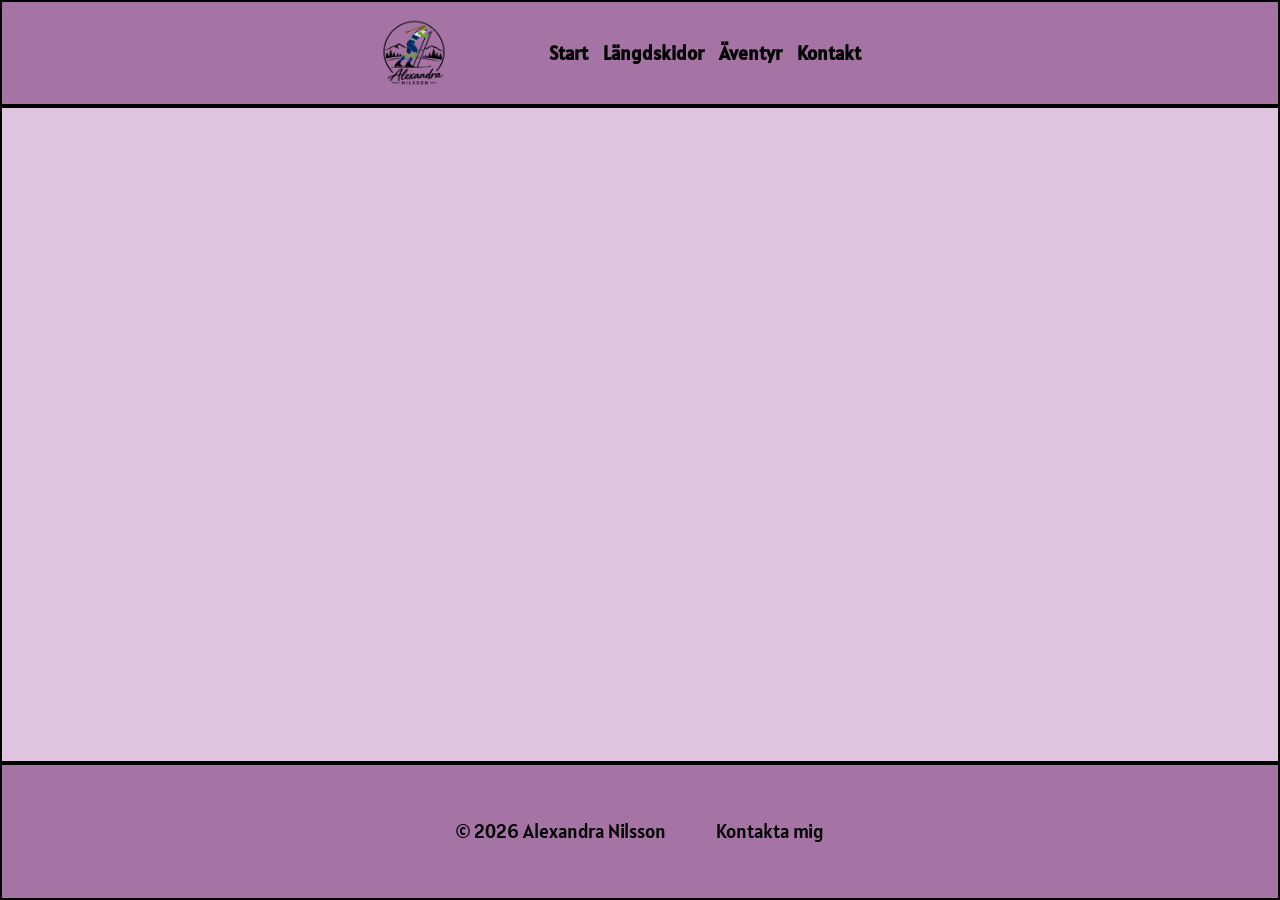
==== aventyr.html @ f6199e73 "Refactor HTML structure and update CSS variables for improved styling consistency" ====
<!DOCTYPE html>
<html lang="sv">
    <head>
        <meta charset="UTF-8">
        <meta name="viewport" content="width=device-width, initial-scale=1.0">
        <title>Alexandras hemsida</title>
        <link href="css/style.css" rel="stylesheet">

        <!-- Google Fonts -->
        <link rel="preconnect" href="https://fonts.googleapis.com">
        <link rel="preconnect" href="https://fonts.gstatic.com" crossorigin>
        <link href="https://fonts.googleapis.com/css2?family=Alatsi&family=Lora:ital,wght@0,400..700;1,400..700&display=swap" rel="stylesheet">
</head>

    <body>
        <div class="page-layout" id="layout">


        <!-- HEADER -->

            <header class="box header">
                <!-- <a class="logo" href="index.html"> -->
                    <img src="images/logotypANsvart.svg" alt="logotyp alexandra">
                <!-- </a> -->
                
                <nav>
                    <ul class="nav-ul">
                        <li><a href="index.html">Start</a></li>
                        <li><a href="hobby.html">Längdskidor</a></li>
                        <li><a href="aventyr.html">Äventyr</a></li>
                        <li><a href="kontakt.html">Kontakt</a></li>
                    </ul>
                    </nav>
            </header>


            
        <!-- MAIN -->
        <main class="box main">



            
        </main>


        <footer class="box footer">
            <p>&copy; 2026 Alexandra Nilsson </p>
            <a href="kontakt.html">Kontakta mig</a>
        </footer>

    </body>
</html>
---- css/style.css ----
/* Gör så att boxarna blir korrekt storlek när man sätter storleken själv (sätts överst för att den inte ska ärvas) */
* {
    box-sizing: border-box;
}

:root{
    --bg-primary: #dfc4df; /* ljuslila */
    --accent-color: #a574a5; /* mörklila */
}

/* ==================
  STORA GRUPPERINGAR
===================== */

/* Generellt för hela sidan */
body {
    background-color: var(--bg-primary);
    color: #000000;
    font-family: 'Lora', serif;
    font-size: 1.2rem;
    line-height: 1.5;
    margin: 0;
    padding: 0; 
}

/* strukturerar huvudinnehållet (Head/Main/Footer) */
.page-layout {
    display: flex;
    flex-direction: column;
    /* gör att innehållet täcker hela höjden */
    min-height: 100vh;
}

/* headern i liten skärm */
.header {
    display: flex;
    font-weight: 600;
    flex-direction: column;
    background-color: var(--accent-color);
    color: rgb(12, 0, 0);
    padding: 1rem;
    text-align: center;
    align-items: center;
}


/* strukturerar huvudinnehållet. Skapar flex för liten skärm */
.main {
    display: flex;
    flex-direction: column;
    background-color: var(--bg-primary);
    /* Låter main-elementet vara det som tar upp överblivet utrymme */
    flex: 1;
}

#contact-main {
    display: flex;
    justify-items: center;
    align-items: center;
    text-align: center;
    padding: 0 0.4rem;
}

.footer {
    background-color: var(--accent-color);
    color: black;
    width: 100%;
    display: flex;
    justify-content: center;
    gap: 20px;
    padding: 2rem;
}

.box {
    /* TA BORT NÄR INNEHÅLLET ÄR LITE MER PÅ PLATS */
    border: 2px solid black;
    min-height: 80px;
}


/* ==================
  CLASSES / IDs
===================== */

.section {
  text-align: center;
  text-wrap: wrap;
  border-bottom: 2px solid #9CA695;
  padding: 1rem;
}

/* tar bort linjen under hero-bilden och gör att headern under den hamnar närmare */
#hero {
    border: none;
    padding-bottom: 0;
}

.card-grid {
    display: flex;
    flex-direction: column;
    grid-template-columns: repeat(auto-fit, minmax(200px, 1fr));
    gap: 1rem;
}

header a {
    color: black;
    text-decoration: none;
    font-family: Alatsi, sans-serif;
}



/* ===== CARDS ======= */

.card {
    display: flex;
    flex-direction: column;
    background-color: var(--accent-color);
    border: 1px solid black;
    border-radius: 10px;
    overflow: hidden;
    margin: 1rem;
}

.card img {
    width: 100%;
    object-fit: cover;
    display: block;
}

.card-body {
    display: flex;
    flex-direction: column;
    gap: 1rem;
    padding: 1rem;
    flex-grow: 1;
}

.card-body h3 {
    font-size: 1.2rem;
    color:black;
    font-family: Alatsi, sans-serif;
}

.card-body p {
    font-size: 0.9rem;
    line-height: 1.4;
    color: black;
}

.card-body .button {
    margin-top: auto;
    align-self: flex-start;
    padding: 0.4rem 0.8rem;
    background-color: blueviolet;
    color: black;
    text-decoration: none;
    border-radius: 10px;
}

/* Nav-listan i headern */
.nav-ul {
    /* tar bort prickarna på listan */
    list-style-type: none;
    /* gör att valen hamnar bredvid varandra istället */
    display: flex;
    flex-direction: column;
    padding-left: 0;
}

h1 {
    font-family: Alatsi, sans-serif;
    color: black;
    font-size: 3rem;
    line-height: 1;
}
h2 {
    font-family: Alatsi, sans-serif;
    color: black;
    font-size: 2.5rem;
    line-height: 1.2;
}

p {
    font-size: 1.2rem;
    line-height: 1.5;
    margin-block-start: 20px;
    margin-block-end: 20px;
}

img {
    border: none;
    /* gör att bilderna aldrig blir större än parent-elementet och "block" att det inte blir "extra" space på sidorna/under */
    display: block;
    max-inline-size: 100%;
}

img[alt="logotyp alexandra"] {
    border: none;
    width: 50%;
    max-width: 150px;
}

form {
    display: grid;
    background-color: var(--accent-color);
    padding: 1rem;
    gap: 0.6rem;
    border-radius: 10px;
    border: 3px solid black;
    max-width: 400px;
    margin: 0;
    text-align: start;
}

input{
    /* Gör att inte inmatningsfälten hamnar utanför form-elementet */
    width: 100%;
    border-radius: 5px;
}

/* blir en ljus rosa färg när man är i fältet, standardraden är kvar (outline: none; om den ska bort*/
input:focus, textarea:focus, select:focus {
      background-color: #f3bdd5;    
}

button {
    background-color: var(--accent-color);
    color: black;              
    padding: 0.5rem 1.2rem;         
    border: 2px solid black;                 
    border-radius: 3px;           
    font-size: 1rem; 
    /* Handmarkör vid hover */             
    cursor: pointer;   
}

form button{
   background-color: var(--bg-primary);
   /* gör att knappen inte stretchar över hela boxen */
   justify-self: center;
}

button:hover {
    background-color:var(--accent-color);
}

button:active {
        /* gör knappen blå när man trycker på den */
    background-color: #004466;
}

table {
    /* collapse gör att det blir enkla streck emellan istället för dubbla som är default*/
    border-collapse: collapse;
    /* gör att tabellen blir mer förutsägbar, t.ex att cellerna anpassar sig mer efter rubrikerna än innehållet */
    table-layout: fixed;
    width: 100%;
}

.table-container {
    border: 10px solid var(--accent-color);
    border-radius: 6px;
    overflow-x: auto;     /* Horisontell scroll vid behov */
}

th, 
td {
    border: 1px solid var(--accent-color);
    padding: 0.7em;
    text-align: left;
}

th {
    background-color: #f15795;
}

tr:nth-child(even) {
    background-color: #f15795;
}

tr:nth-child(odd) {
    background-color: pink;
}

/* gör att form och annat som inte som default äver egenskaper gör det nu */
button, 
input,
select,
textarea {
  font-family: inherit;
  font-size: 100%;
}

footer {
    display: flex;
    flex-direction: column;
    background-color: var(--accent-color);
    color: black;
    font-family: Alatsi, sans-serif;
    align-items: center;
}

footer a {
    color: black;
    text-decoration: none;
}


@media (min-width: 768px) {
    /* lägger allt innehåll på en rad i headern */
    .header {
        flex-direction: row;
        justify-content: center;
        align-items: center;
        gap: 100px;
    }

    .main {
        display: grid;
        grid-template-columns: 2fr 1fr;
        /* ser till att inte main döljs av headern (som är låst) */
        /* padding-top: 67px; */
    }

    .footer {
        flex-direction: row;
        gap: 50px;
    }

      .nav-ul  {
        display: flex;
        flex-direction: row;
        gap: 15px;
        padding-right: 40px;
    }  

    .card-grid {
        flex-direction: row;
    }

    /* gör att de sections som ska täcka hela bredden faktiskt gör det*/
    .grid-col-span-2 {
        grid-column: span 2;
    }

    img[alt="logotyp alexandra"] {
    width: 70px;
}

    #hero {
        max-height: 500px;
        width: 100%;
        object-fit: cover;

    }

    #section2 {
        
    }

     /* Jag vill att headern ska synas även när man scrollar, men bara på stor skärm */
     /* header {
        position: fixed;
    } */
}
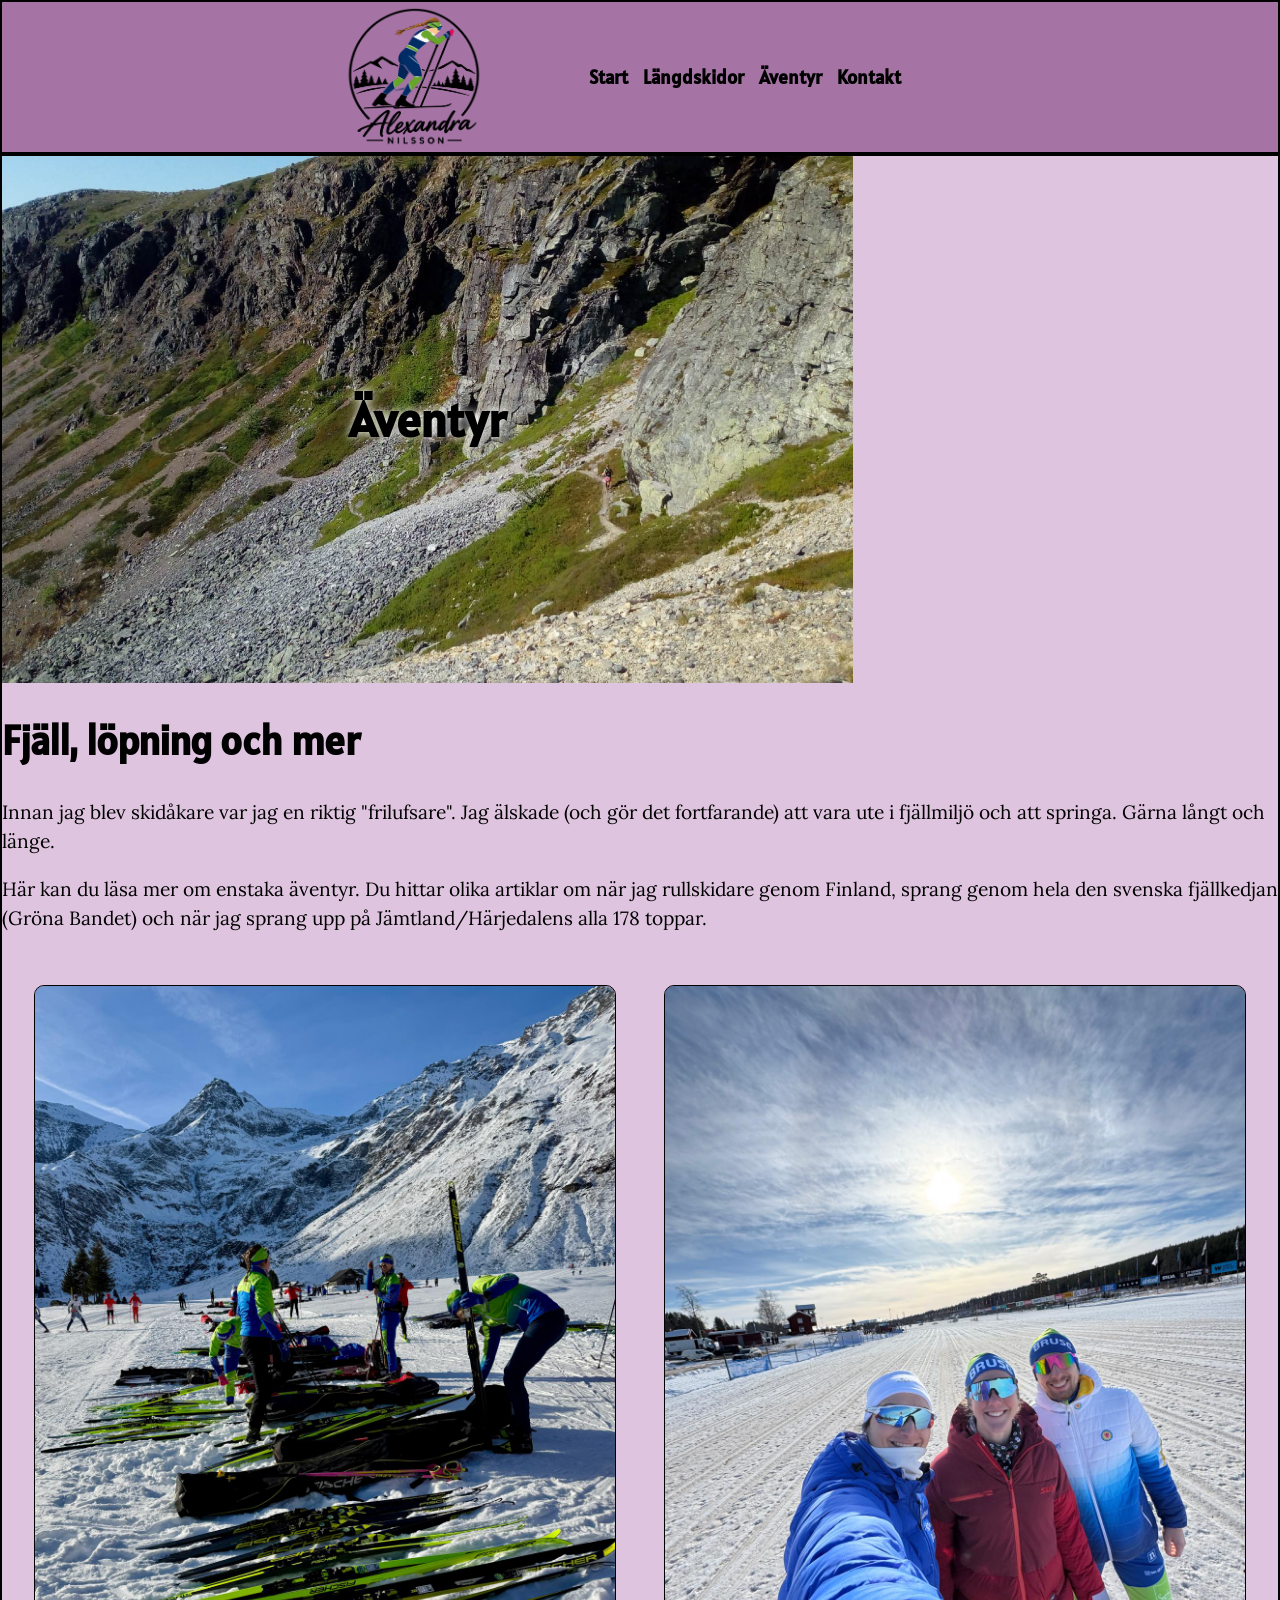
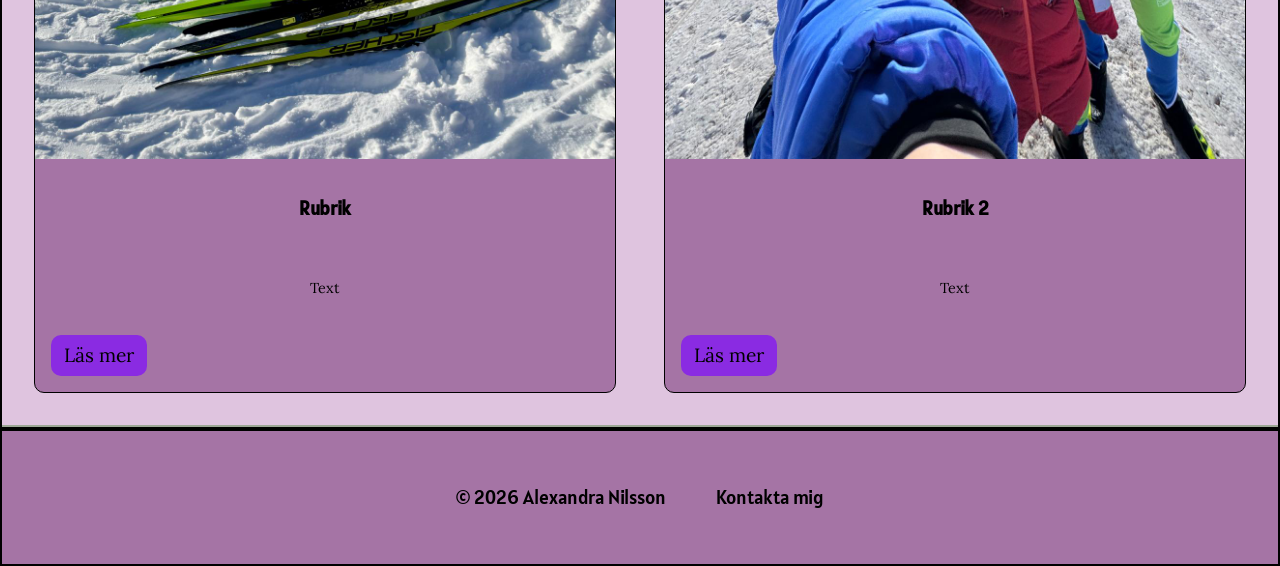
==== commit e65c553d: "Refactor code structure for improved readability and maintainability" ====
--- a/aventyr.html
+++ b/aventyr.html
@@ -3,7 +3,7 @@
     <head>
         <meta charset="UTF-8">
         <meta name="viewport" content="width=device-width, initial-scale=1.0">
-        <title>Alexandras hemsida</title>
+        <title>Äventyr</title>
         <link href="css/style.css" rel="stylesheet">
 
         <!-- Google Fonts -->
@@ -36,9 +36,42 @@
 
             
         <!-- MAIN -->
-        <main class="box main">
+        <main class="box main aventyr" id="aventyr-main">
+            
+            <div class="hero aventyr" id="hero-aventyr-box">
+                <h1 class="aventyr">Äventyr</h1>   
+                
+                <img src="images/hero-aventyr.jpg" alt="vinter med mycket snö och fina berg i bakgrunden" id="aventyr-hero">
+            </div>
 
+            <div class="grid-col-span-2">
+                <h2>Fjäll, löpning och mer</h2>
+                <p>Innan jag blev skidåkare var jag en riktig "frilufsare". Jag älskade (och gör det fortfarande) att vara ute i fjällmiljö och att springa. Gärna långt och länge.</p>
+                <p>Här kan du läsa mer om enstaka äventyr. Du hittar olika artiklar om när jag rullskidare genom Finland, sprang genom hela den svenska fjällkedjan (Gröna Bandet) och när jag sprang upp på Jämtland/Härjedalens alla 178 toppar.</p>
+            </div>
 
+                <section class="section card-grid grid-col-span-2">
+                    <article class="card">
+                        <img src="images/skidtest.jpg" alt="">
+                        <div class="card-body">
+                            <h3>Rubrik</h3>
+                            <p>Text</p>
+                            <!-- lägg in länk -->
+                            <a href="#" class="button">Läs mer</a>
+                        </div>
+                    </article>
+
+                    <article class="card">
+                        <img src="images/aljean.jpg" alt="">
+                        <div class="card-body">
+                            <h3>Rubrik 2</h3>
+                            <p>Text</p>
+                            <!-- lägg in länk -->
+                            <a href="#" class="button">Läs mer</a>
+                        </div>
+                    </article>
+                </section>
+            
 
             
         </main>
--- a/css/style.css
+++ b/css/style.css
@@ -173,7 +173,28 @@
     color: black;
     font-size: 3rem;
     line-height: 1;
-}
+    padding: 0 1rem;
+}
+
+/* "boxen" med hero-bild och rubrik */
+#hero-aventyr-box{
+    /* gör att texten kan lägga sig i rutan */
+    display: flex;
+    justify-content: center;
+    align-items: center;
+}
+
+/* h1-rubriken i äventyr som ska ligga över hero-bilden */
+h1.aventyr {
+    color:black;
+    text-shadow: 0 0 10px white;
+    /* Gör att texten "flyter" på bilden */
+    position: absolute;
+    /* Gör att h1 helt säkert hamnar överst */
+    z-index: 10;
+}
+
+
 h2 {
     font-family: Alatsi, sans-serif;
     color: black;
@@ -314,13 +335,12 @@
         justify-content: center;
         align-items: center;
         gap: 100px;
+        padding: 0;
     }
 
     .main {
         display: grid;
         grid-template-columns: 2fr 1fr;
-        /* ser till att inte main döljs av headern (som är låst) */
-        /* padding-top: 67px; */
     }
 
     .footer {
@@ -345,22 +365,17 @@
     }
 
     img[alt="logotyp alexandra"] {
-    width: 70px;
+    height: 100%;
+    padding: 0;
+    margin: 0;
 }
 
     #hero {
-        max-height: 500px;
+        max-height: 400px;
         width: 100%;
         object-fit: cover;
-
-    }
-
-    #section2 {
-        
-    }
-
-     /* Jag vill att headern ska synas även när man scrollar, men bara på stor skärm */
-     /* header {
-        position: fixed;
-    } */
+        grid-row: 1/2;
+        grid-column: 1/3;
+    }
+
 }
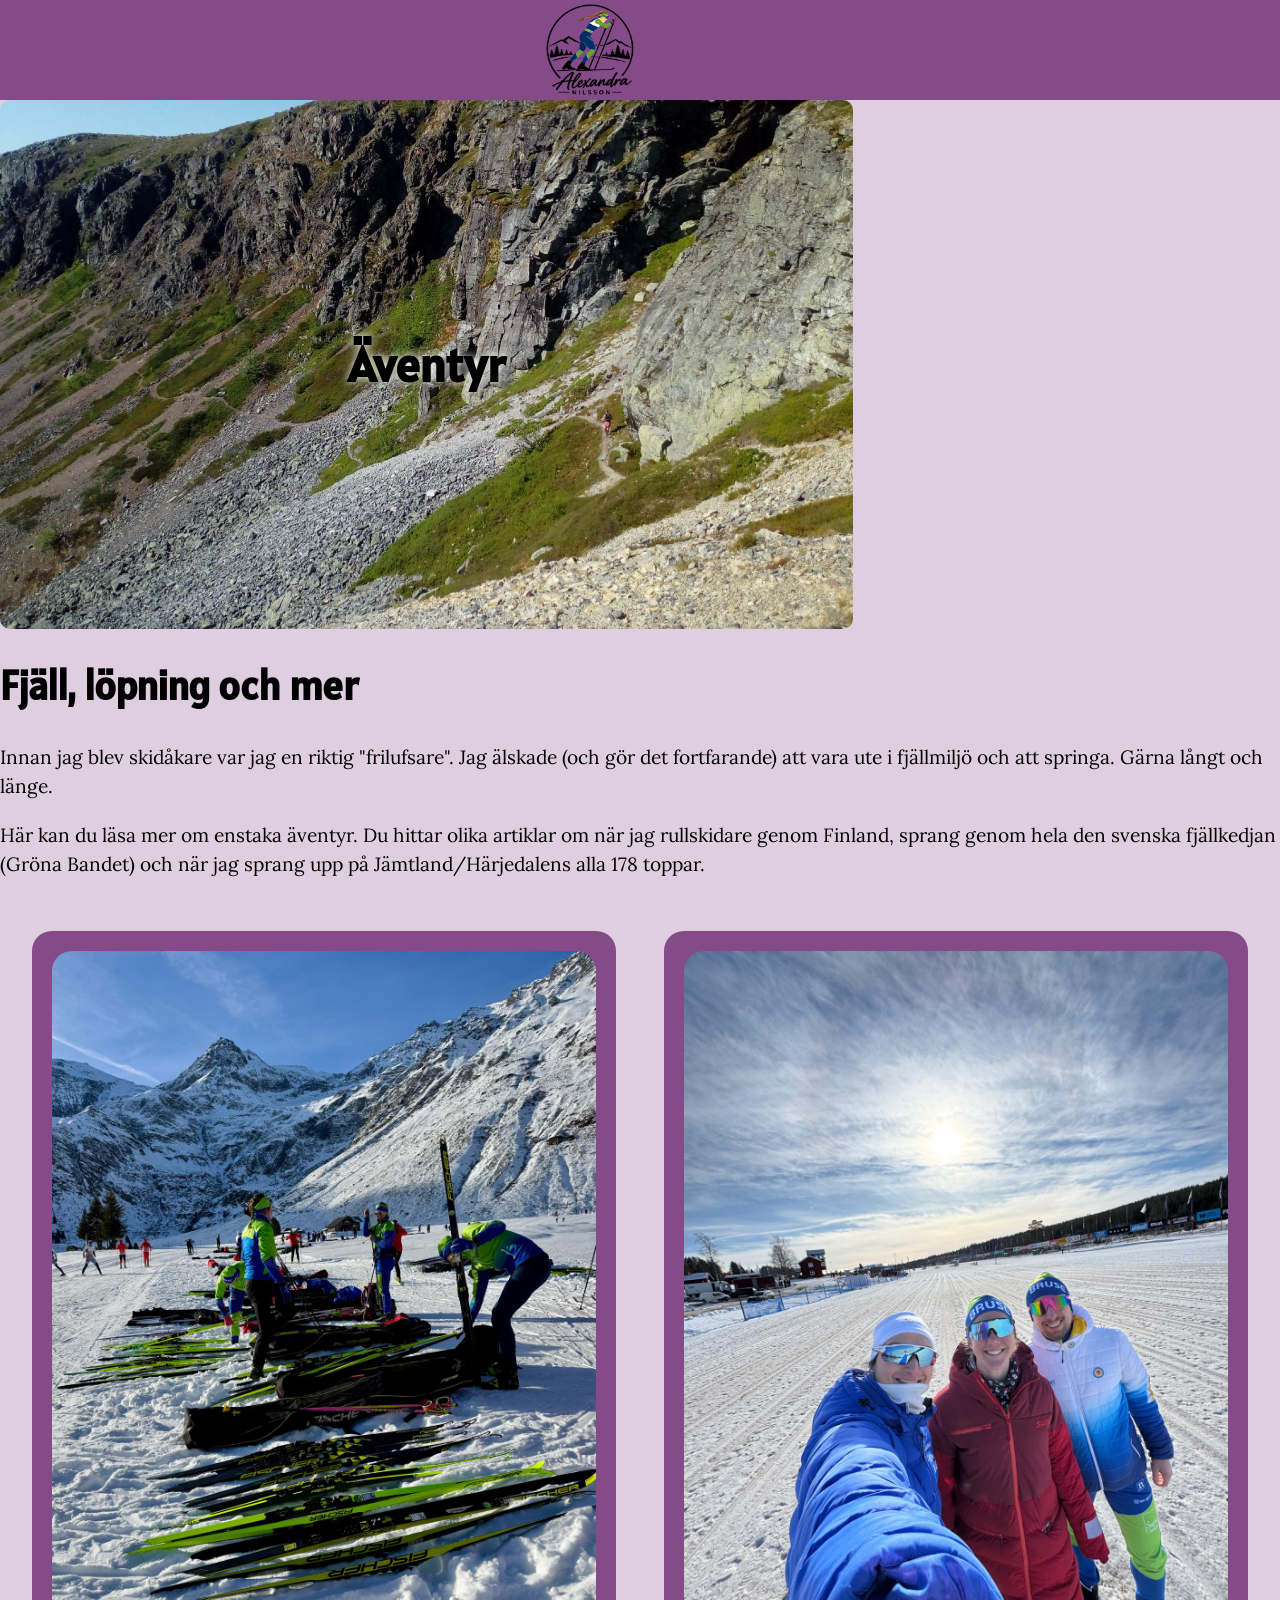
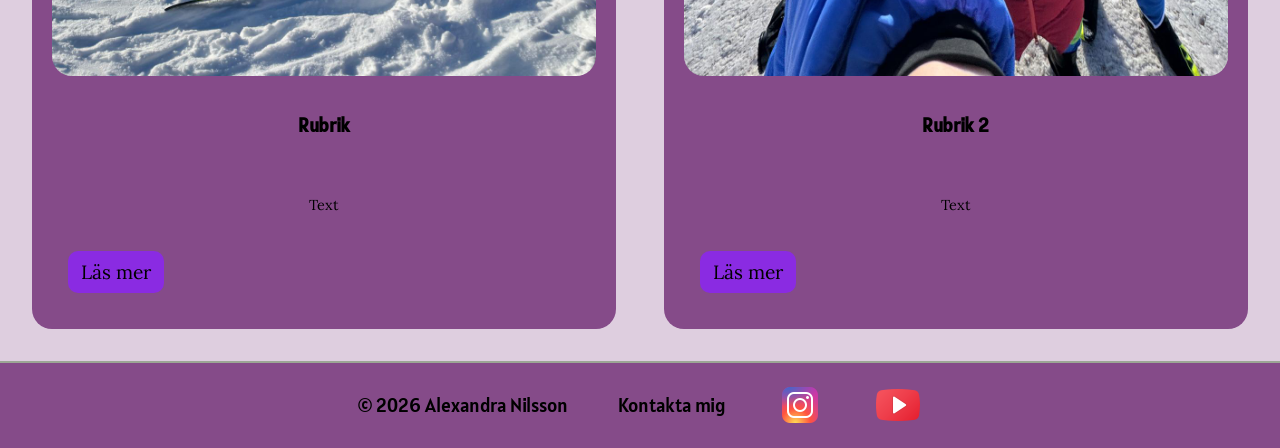
==== commit 93144544: "la till hamburgermeny, rundade hörn på bilder, bytte färger" ====
--- a/aventyr.html
+++ b/aventyr.html
@@ -5,6 +5,7 @@
         <meta name="viewport" content="width=device-width, initial-scale=1.0">
         <title>Äventyr</title>
         <link href="css/style.css" rel="stylesheet">
+        <script src="JS/menu.js" defer></script>
 
         <!-- Google Fonts -->
         <link rel="preconnect" href="https://fonts.googleapis.com">
@@ -19,11 +20,14 @@
         <!-- HEADER -->
 
             <header class="box header">
-                <!-- <a class="logo" href="index.html"> -->
-                    <img src="images/logotypANsvart.svg" alt="logotyp alexandra">
-                <!-- </a> -->
+                  <a href="index.html" class="logo">
+                    <img src="images/logotypANsvart.svg" alt="logotyp alexandra" id="logo">
+                </a>
                 
-                <nav>
+                <button class="menu-toggle" type="button" aria-label="Öppna meny" aria-expanded="false" aria-controls="primary-navigation">
+                    <img src="images/burgermenu-black.svg" alt="">
+                </button>
+                <nav class="nav-menu" id="primary-navigation">
                     <ul class="nav-ul">
                         <li><a href="index.html">Start</a></li>
                         <li><a href="hobby.html">Längdskidor</a></li>
@@ -79,7 +83,13 @@
 
         <footer class="box footer">
             <p>&copy; 2026 Alexandra Nilsson </p>
-            <a href="kontakt.html">Kontakta mig</a>
+                <a href="kontakt.html">Kontakta mig</a>
+                <a href="https://www.instagram.com/alexandranilsson77_96/" target="_blank" rel="noopener noreferrer">
+                    <img src="images/insta.png" class="SOME">
+                </a>
+                <a href="https://www.youtube.com/@alexandranilsson77_96-uo5pp" target="_blank" rel="noopener noreferrer">
+                    <img src="images/youtube.png" class="SOME">
+                </a>
         </footer>
 
     </body>
--- a/css/style.css
+++ b/css/style.css
@@ -4,8 +4,12 @@
 }
 
 :root{
-    --bg-primary: #dfc4df; /* ljuslila */
-    --accent-color: #a574a5; /* mörklila */
+    --bg-primary: #DECEDF; /* ljuslila */
+    --accent-color-1: #CCD8DE; /* blå */
+    --accent-color-2: #D4DECC; /* grön */
+    --accent-color-3: #DED6CC; /* beige */
+    --accent-color-dark: #854B89; /* mörklila */
+
 }
 
 /* ==================
@@ -23,7 +27,7 @@
     padding: 0; 
 }
 
-/* strukturerar huvudinnehållet (Head/Main/Footer) */
+/* strukturerar huvudinnehållet */
 .page-layout {
     display: flex;
     flex-direction: column;
@@ -35,11 +39,13 @@
 .header {
     display: flex;
     font-weight: 600;
-    flex-direction: column;
-    background-color: var(--accent-color);
+    flex-direction: row;
+    flex-wrap: wrap;
+    justify-content: space-between;
+    background-color: var(--accent-color-dark);
     color: rgb(12, 0, 0);
-    padding: 1rem;
-    text-align: center;
+    padding: 0 1rem 0 1rem;
+    text-align: left;
     align-items: center;
 }
 
@@ -62,19 +68,14 @@
 }
 
 .footer {
-    background-color: var(--accent-color);
+    display: flex;
+    flex-wrap: wrap;
+    background-color: var(--accent-color-dark);
     color: black;
     width: 100%;
-    display: flex;
     justify-content: center;
-    gap: 20px;
-    padding: 2rem;
-}
-
-.box {
-    /* TA BORT NÄR INNEHÅLLET ÄR LITE MER PÅ PLATS */
-    border: 2px solid black;
-    min-height: 80px;
+    gap: 10px;
+    padding: 0.5rem;
 }
 
 
@@ -93,6 +94,7 @@
 #hero {
     border: none;
     padding-bottom: 0;
+    border-radius: 0;
 }
 
 .card-grid {
@@ -115,17 +117,17 @@
 .card {
     display: flex;
     flex-direction: column;
-    background-color: var(--accent-color);
-    border: 1px solid black;
-    border-radius: 10px;
+    background-color: var(--accent-color-dark);
+    border-radius: 20px;
     overflow: hidden;
+    padding: 20px;
     margin: 1rem;
 }
 
 .card img {
-    width: 100%;
     object-fit: cover;
     display: block;
+    border-radius: 20px;
 }
 
 .card-body {
@@ -166,6 +168,41 @@
     display: flex;
     flex-direction: column;
     padding-left: 0;
+    margin: 0;
+}
+
+.menu-toggle {
+    display: flex;
+    align-items: center;
+    justify-content: center;
+    padding: 0.4rem;
+    border: 0;
+    background: transparent;
+}
+
+.menu-toggle:hover, .menu-toggle:focus, 
+    /* li:hover, li:focus */
+    a:hover, a:focus {
+    background-color: var(--bg-primary);
+    border-radius: 5px;
+}
+
+.menu-toggle img {
+    width: 3rem;
+    height: 3rem;
+}
+
+.nav-menu {
+    flex-basis: 100%;
+}
+
+.nav-menu:not(.is-open) .nav-ul {
+    display: none;
+}
+
+.nav-menu.is-open .nav-ul {
+    align-items: left;
+    gap: 0.5rem;
 }
 
 h1 {
@@ -214,17 +251,18 @@
     /* gör att bilderna aldrig blir större än parent-elementet och "block" att det inte blir "extra" space på sidorna/under */
     display: block;
     max-inline-size: 100%;
-}
-
-img[alt="logotyp alexandra"] {
+    border-radius: 10px;
+}
+
+#logo {
     border: none;
-    width: 50%;
-    max-width: 150px;
+    height: 100%;
+    max-height: 100px;
 }
 
 form {
     display: grid;
-    background-color: var(--accent-color);
+    background-color: var(--accent-color-dark);
     padding: 1rem;
     gap: 0.6rem;
     border-radius: 10px;
@@ -246,7 +284,7 @@
 }
 
 button {
-    background-color: var(--accent-color);
+    background-color: var(--accent-color-dark);
     color: black;              
     padding: 0.5rem 1.2rem;         
     border: 2px solid black;                 
@@ -263,7 +301,7 @@
 }
 
 button:hover {
-    background-color:var(--accent-color);
+    background-color:var(--accent-color-dark);
 }
 
 button:active {
@@ -280,14 +318,14 @@
 }
 
 .table-container {
-    border: 10px solid var(--accent-color);
+    border: 10px solid var(--accent-color-dark);
     border-radius: 6px;
     overflow-x: auto;     /* Horisontell scroll vid behov */
 }
 
 th, 
 td {
-    border: 1px solid var(--accent-color);
+    border: 1px solid var(--accent-color-dark);
     padding: 0.7em;
     text-align: left;
 }
@@ -315,8 +353,8 @@
 
 footer {
     display: flex;
-    flex-direction: column;
-    background-color: var(--accent-color);
+    flex-direction: row;
+    background-color: var(--accent-color-dark);
     color: black;
     font-family: Alatsi, sans-serif;
     align-items: center;
@@ -326,25 +364,44 @@
     color: black;
     text-decoration: none;
 }
+
+/* för att elementen i footern ska wrappa innan texten gör det */
+.footer a,
+.footer p {
+    white-space: nowrap;
+}
+
 
 
 @media (min-width: 768px) {
     /* lägger allt innehåll på en rad i headern */
     .header {
         flex-direction: row;
+        flex-wrap: nowrap;
         justify-content: center;
         align-items: center;
         gap: 100px;
         padding: 0;
     }
 
+    .menu-toggle {
+        display: none;
+    }
+
+    .nav-menu {
+        flex-basis: auto;
+    }
+
+    .nav-menu .nav-ul {
+        display: flex;
+    }
+
     .main {
         display: grid;
         grid-template-columns: 2fr 1fr;
     }
 
     .footer {
-        flex-direction: row;
         gap: 50px;
     }
 
